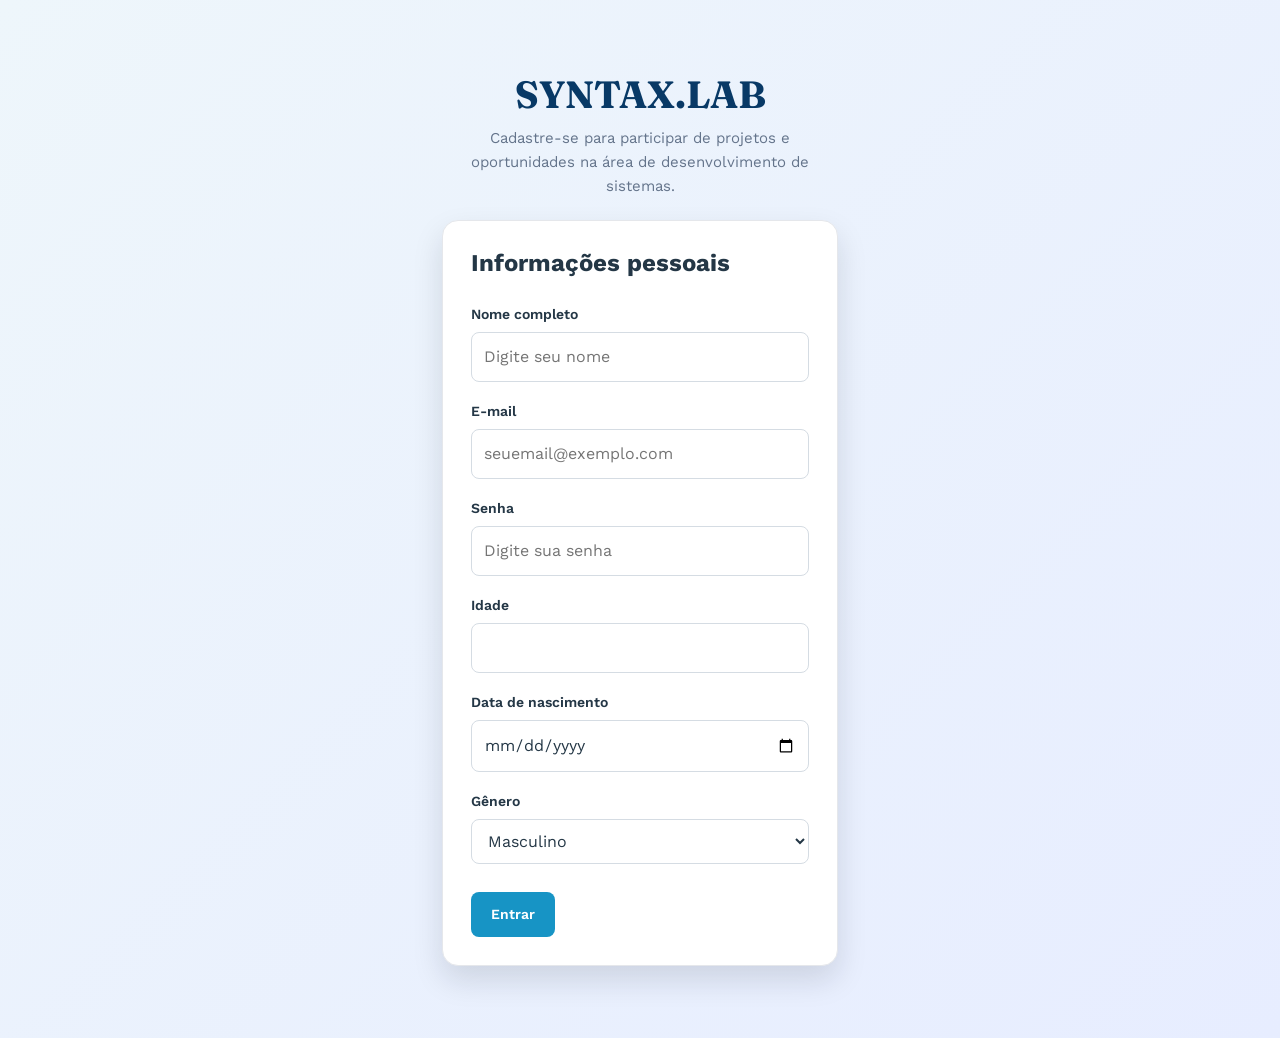
==== FRONT END/index.html @ cbfb4562 "projeto" ====
<!DOCTYPE html>
<html lang="pt-br">
<head>
    <meta charset="UTF-8">
    <meta name="viewport" content="width=device-width, initial-scale=1.0">
    <title>SYNTAX.lab — Login</title>
    <link rel="stylesheet" href="style.css">
    <link rel="preconnect" href="https://fonts.googleapis.com">
    <link rel="preconnect" href="https://fonts.gstatic.com" crossorigin>
    <link href="https://fonts.googleapis.com/css2?family=Fraunces:ital,opsz,wght@0,9..144,100..900;1,9..144,100..900&family=Work+Sans:ital,wght@0,100..900;1,100..900&display=swap" rel="stylesheet">
</head>
<body class="pagina-login">
    <main class="login-container">
        <div class="login-cabecalho">
            <h1>SYNTAX.LAB</h1>
            <p>Cadastre-se para participar de projetos e oportunidades na área de desenvolvimento de sistemas.</p>
        </div>

        <section class="login-card">
            <h2>Informações pessoais</h2>
            <br>

            <form action="inicio.html" method="get" class="formulario">
                <div class="campo">
                    <label for="nome">Nome completo</label>
                    <input type="text" name="Nome" id="nome" placeholder="Digite seu nome" required>
                </div>

                <div class="campo">
                    <label for="email">E-mail</label>
                    <input type="email" name="Email" id="email" placeholder="seuemail@exemplo.com" required>
                </div>

                <div class="campo">
                    <label for="senha">Senha</label>
                    <input type="password" name="Senha" id="senha" placeholder="Digite sua senha" required>
                </div>

                <div class="campo">
                    <label for="idade">Idade</label>
                    <input type="number" name="Idade" id="idade" min="18" max="99" required>
                </div>

                <div class="campo">
                    <label for="data-nascimento">Data de nascimento</label>
                    <input type="date" name="Data-nascimento" id="data-nascimento" required>
                </div>

                <div class="campo">
                    <label for="genero">Gênero</label>
                    <select name="genero" id="genero">
                        <option value="Masculino">Masculino</option>
                        <option value="Feminino">Feminino</option>
                        <option value="Prefiro_nao_dizer">Prefiro não dizer</option>
                    </select>
                </div>

                <div class="form-acoes">
                    <button type="submit" class="entrar">Entrar</button>
                </div>
            </form>
        </section>
    </main>
---- FRONT END/style.css ----
/* =========================================================
   WEB-OS — ESTILO PRINCIPAL
   ========================================================= */

:root {
    --cor-texto: #243746;
    --cor-texto-suave: #64748b;
    --cor-fundo: #eef3f8;
    --cor-branco: #ffffff;

    --cor-primaria: #1794c5;
    --cor-primaria-escura: #0b6f99;
    --cor-menu: #083966;

    --cor-sucesso: #168653;
    --cor-sucesso-fundo: #d5f5e3;

    --cor-andamento: #b77900;
    --cor-andamento-fundo: #fff0c2;

    --cor-pendente: #475569;
    --cor-pendente-fundo: #e2e8f0;

    --cor-perigo: #dc3545;
    --cor-perigo-fundo: #fde2e5;

    --cor-linha: #e5e7eb;

    --sombra: 0 8px 24px rgba(15, 23, 42, 0.08);
    --sombra-hover: 0 14px 30px rgba(15, 23, 42, 0.13);

    --raio: 12px;
    --transicao: 0.2s ease;
}

/* =========================
   RESET (Corrigido o hífen para asterisco *)
   ========================= */

* {
    margin: 0;
    padding: 0;
    box-sizing: border-box;
}

html {
    scroll-behavior: smooth;
}

body {
    min-height: 100vh;
    font-family: "Work Sans", "Poppins", Arial, sans-serif;
    color: var(--cor-texto);
    background: var(--cor-fundo);
    line-height: 1.6;
    margin-left: 250px; /* Ajustado para bater certo com os 250px do .topo */
}

/* Espaçamento para a nova secção de detalhes */
.detalhes-secao {
    margin-top: 48px;
}
a {
    color: inherit;
    text-decoration: none;
}

button,
input,
select,
textarea {
    font: inherit;
}

img {
    max-width: 100%;
    display: block;
}

h1,
h2,
h3,
h4 {
    line-height: 1.2;
}

p {
    color: var(--cor-texto-suave);
}

/* =========================
   MENU LATERAL
   ========================= */

.topo {
    position: fixed;
    inset: 0 auto 0 0;
    width: 250px;
    height: 100vh;
    padding: 20px 16px;
    background: var(--cor-menu);
    color: #fff;
    border-right: 1px solid rgba(255,255,255,0.08);
    z-index: 1000;
}

.topo-conteudo {
    width: 100%;
    height: 100%;
}

.menu {
    display: flex;
    flex-direction: column;
    gap: 6px;
}

.marca {
    display: block;
    padding: 4px 10px 0;
    font-family: "Fraunces", Georgia, serif;
    font-size: 23px;
    font-weight: 700;
    color: #fff;
}

.menu > p {
    padding: 0 10px 22px;
    color: rgba(255,255,255,0.7);
    font-size: 12px;
    line-height: 1.35;
}

.menu > a:not(.marca) {
    display: block;
    padding: 12px 14px;
    border-radius: 9px;
    color: rgba(255,255,255,0.9);
    font-size: 14px;
    transition: background var(--transicao), transform var(--transicao);
}

.menu > a:not(.marca):hover {
    background: rgba(255,255,255,0.1);
    transform: translateX(4px);
}

/* =========================
   CONTEÚDO
   ========================= */

main,
.pagina {
    width: 100%;
    max-width: 1180px;
    margin: 0 auto;
    padding: 42px;
}
h5 {
    font-size: medium;
    background-color: #f5d8db;
    font-family: 'Segoe UI', Tahoma, Geneva, Verdana, sans-serif;
}
h4 {
    font-size: small;
    font-family: Cambria, Cochin, Georgia, Times, 'Times New Roman', serif;
}

.hero {
    width: 100%;
    max-width: 1180px;
    margin: 0 auto;
    padding: 52px 42px 25px;
}

.hero-texto {
    width: 100%;
}

.hero h1,
.hero h2,
.pagina > h1 {
    margin-bottom: 8px;
    font-size: clamp(28px, 4vw, 42px);
    color: var(--cor-texto);
}

.hero p,
.pagina > p {
    margin-bottom: 24px;
    font-size: 17px;
}

.secao-titulo {
    display: flex;
    align-items: center;
    justify-content: space-between;
    gap: 15px;
    margin: 30px 0 12px;
}

.secao-titulo h2,
.secao-titulo h3 {
    color: var(--cor-texto);
}

/* =========================
   BOTÕES
   ========================= */

.botao,
.botao-menu,
.entrar {
    display: inline-flex;
    align-items: center;
    justify-content: center;
    border: 0;
    border-radius: 8px;
    cursor: pointer;
    font-size: 14px;
    font-weight: 600;
    transition: transform var(--transicao), background var(--transicao), box-shadow var(--transicao);
}

.botao {
    padding: 11px 18px;
}

.botao:hover,
.botao-menu:hover,
.entrar:hover {
    transform: translateY(-2px);
}

.botao-menu {
    padding: 11px 18px;
    background: var(--cor-primaria);
    color: #fff;
    box-shadow: 0 4px 12px rgba(23,148,197,0.18);
}

.botao-menu:hover {
    background: var(--cor-primaria-escura);
}

.botao-preenchido {
    background: var(--cor-primaria);
    color: #fff;
}

.botao-contorno {
    border: 1px solid var(--cor-primaria);
    background: transparent;
    color: var(--cor-primaria);
}

.botao-claro {
    background: #e7f5fb;
    color: var(--cor-primaria-escura);
}

/* =========================
   CARDS DE RESUMO
   ========================= */

.cards-resumo {
    display: grid;
    grid-template-columns: repeat(4, minmax(0, 1fr));
    gap: 18px;
    margin: 25px 0 32px;
}

.card1,
.card2,
.card3,
.card4 {
    min-height: 155px;
    padding: 22px;
    border-radius: var(--raio);
    color: #fff;
    box-shadow: var(--sombra);
    transition: transform var(--transicao), box-shadow var(--transicao);
}

.card1 { background: #554aec; }
.card2 { background: #35b86b; }
.card3 { background: #e0b93b; color: #243746; }
.card4 { background: #e23d4f; }

.card1:hover,
.card2:hover,
.card3:hover,
.card4:hover {
    transform: translateY(-5px);
    box-shadow: var(--sombra-hover);
}

.card1 h2,
.card2 h2,
.card3 h2,
.card4 h2 {
    font-size: 17px;
    margin-bottom: 15px;
}

.card1 h3,
.card2 h3,
.card3 h3,
.card4 h3,
.card1 h4,
.card2 h4,
.card3 h4,
.card4 h4 {
    font-size: 34px;
    margin-bottom: 10px;
}

.card1 a,
.card2 a,
.card3 a,
.card4 a {
    display: inline-block;
    color: inherit;
    font-size: 13px;
    text-decoration: underline;
}

/* =========================
   CARDS DE RELATÓRIOS
   ========================= */

.cards {
    display: grid;
    grid-template-columns: repeat(4, minmax(0, 1fr));
    gap: 18px;
    width: 100%;
    margin-top: 25px;
}

.card {
    padding: 22px;
    min-height: 145px;
    background: var(--cor-branco);
    border: 1px solid var(--cor-linha);
    border-radius: var(--raio);
    text-align: center;
    box-shadow: var(--sombra);
    transition: transform var(--transicao), box-shadow var(--transicao);
}

.card:hover {
    transform: translateY(-4px);
    box-shadow: var(--sombra-hover);
}

.card h2 {
    margin-bottom: 10px;
    color: var(--cor-texto);
    font-size: 18px;
}

.card p {
    margin-bottom: 12px;
    font-size: 14px;
}

/* =========================
   BLOCO
   ========================= */

.block {
    width: 100%;
    margin: 20px 0;
    padding: 22px;
    background: var(--cor-branco);
    border: 1px solid var(--cor-linha);
    border-radius: var(--raio);
    box-shadow: var(--sombra);
}

.block h2,
.block h3 {
    margin-bottom: 16px;
}

/* =========================
   TABELAS
   ========================= */

.tabela-wrapper {
    width: 100%;
    overflow-x: auto;
}

table {
    width: 100%;
    min-width: 650px;
    border-collapse: collapse;
    background: #fff;
    overflow: hidden;
}

th {
    padding: 13px;
    background: #e8eef4;
    color: var(--cor-texto);
    text-align: left;
    font-size: 13px;
    font-weight: 700;
}

td {
    padding: 13px;
    border-bottom: 1px solid #edf0f2;
    color: #475569;
    font-size: 14px;
}

tr:last-child td {
    border-bottom: 0;
}

tr:hover td {
    background: #f8fafc;
}

/* =========================
   STATUS
   ========================= */

.andamento,
.concluida,
.pendente {
    display: inline-flex;
    align-items: center;
    padding: 5px 10px;
    border-radius: 999px;
    font-size: 12px;
    font-weight: 700;
}

.andamento {
    background: var(--cor-andamento-fundo);
    color: var(--cor-andamento);
}

.concluida {
    background: var(--cor-sucesso-fundo);
    color: var(--cor-sucesso);
}

.pendente {
    background: var(--cor-pendente-fundo);
    color: var(--cor-pendente);
}

/* =========================
   PESQUISA E FILTROS
   ========================= */

.filtros {
    display: flex;
    flex-wrap: wrap;
    gap: 12px;
    margin: 22px 0;
}

.filtros input,
.filtros select,
.pesquisa input,
.pesquisa select {
    min-height: 42px;
    padding: 9px 12px;
    border: 1px solid #d5dce3;
    border-radius: 8px;
    background: #fff;
    color: var(--cor-texto);
    outline: none;
}

.filtros input {
    flex: 1 1 320px;
}

.filtros input:focus,
.filtros select:focus {
    border-color: var(--cor-primaria);
    box-shadow: 0 0 0 3px rgba(23,148,197,0.12);
}

/* =========================
   FORMULÁRIOS
   ========================= */

.formulario {
    display: grid;
    gap: 18px;
}

.form-grid {
    display: grid;
    grid-template-columns: repeat(2, minmax(0, 1fr));
    gap: 18px;
}

.campo {
    display: flex;
    flex-direction: column;
    gap: 7px;
}

.campo label {
    color: var(--cor-texto);
    font-size: 14px;
    font-weight: 600;
}

.campo input,
.campo select,
.campo textarea {
    width: 100%;
    padding: 11px 12px;
    border: 1px solid #d5dce3;
    border-radius: 8px;
    background: #fff;
    color: var(--cor-texto);
    outline: none;
}

.campo input:focus,
.campo select:focus,
.campo textarea:focus {
    border-color: var(--cor-primaria);
    box-shadow: 0 0 0 3px rgba(23,148,197,0.12);
}

.campo textarea {
    min-height: 110px;
    resize: vertical;
}

.form-acoes {
    display: flex;
    flex-wrap: wrap;
    gap: 12px;
    margin-top: 5px;
}

.aviso {
    padding: 12px 15px;
    border-radius: 8px;
    background: #fff8df;
    border: 1px solid #f1df9d;
    color: #755b00;
    font-size: 14px;
}

/* =========================
   LOGIN
   ========================= */

.pagina-login {
    min-height: 100vh;
    margin-left: 0;
    display: grid;
    place-items: center;
    padding: 30px 18px;
    background: linear-gradient(135deg, #eef6fb, #e7edff);
}

.login-container {
    width: min(100%, 480px);
}

.login-cabecalho {
    margin-bottom: 22px;
    text-align: center;
}

.login-cabecalho h1 {
    margin-bottom: 8px;
    color: var(--cor-menu);
    font-family: "Fraunces", Georgia, serif;
    font-size: 38px;
}

.login-cabecalho p {
    max-width: none;
    font-size: 15px;
}

.login-card {
    padding: 28px;
    background: #fff;
    border: 1px solid var(--cor-linha);
    border-radius: 16px;
    box-shadow: var(--sombra-hover);
}

.login-card .form-acoes {
    margin-top: 10px;
}

.entrar {
    padding: 11px 20px;
    background: var(--cor-primaria);
    color: #fff;
}

/* =========================
   RESPONSIVIDADE
   ========================= */

@media (max-width: 1000px) {
    body {
        margin-left: 0;
    }

    .topo {
        position: relative;
        width: 100%;
        height: auto;
        padding: 14px;
    }

    .menu {
        flex-direction: row;
        flex-wrap: wrap;
        align-items: center;
    }

    .menu > p {
        display: none;
    }

    .menu > a:not(.marca) {
        padding: 9px 11px;
    }

    .marca {
        margin-right: auto;
    }

    .hero,
    main,
    .pagina {
        padding: 30px 22px;
    }

    .cards-resumo,
    .cards {
        grid-template-columns: repeat(2, minmax(0, 1fr));
    }
}

@media (max-width: 650px) {
    .hero,
    main,
    .pagina {
        padding: 24px 15px;
    }

    .menu {
        flex-direction: column;
        align-items: stretch;
    }

    .marca {
        margin-right: 0;
    }

    .menu > a:not(.marca) {
        width: 100%;
    }

    .cards-resumo,
    .cards,
    .form-grid {
        grid-template-columns: 1fr;
    }

    .filtros {
        flex-direction: column;
    }

    .filtros input,
    .filtros select,
    .botao-menu {
        width: 100%;
    }

    .form-acoes .botao,
    .form-acoes .entrar {
        width: 100%;
    }

    .login-card {
        padding: 20px;
    }
}
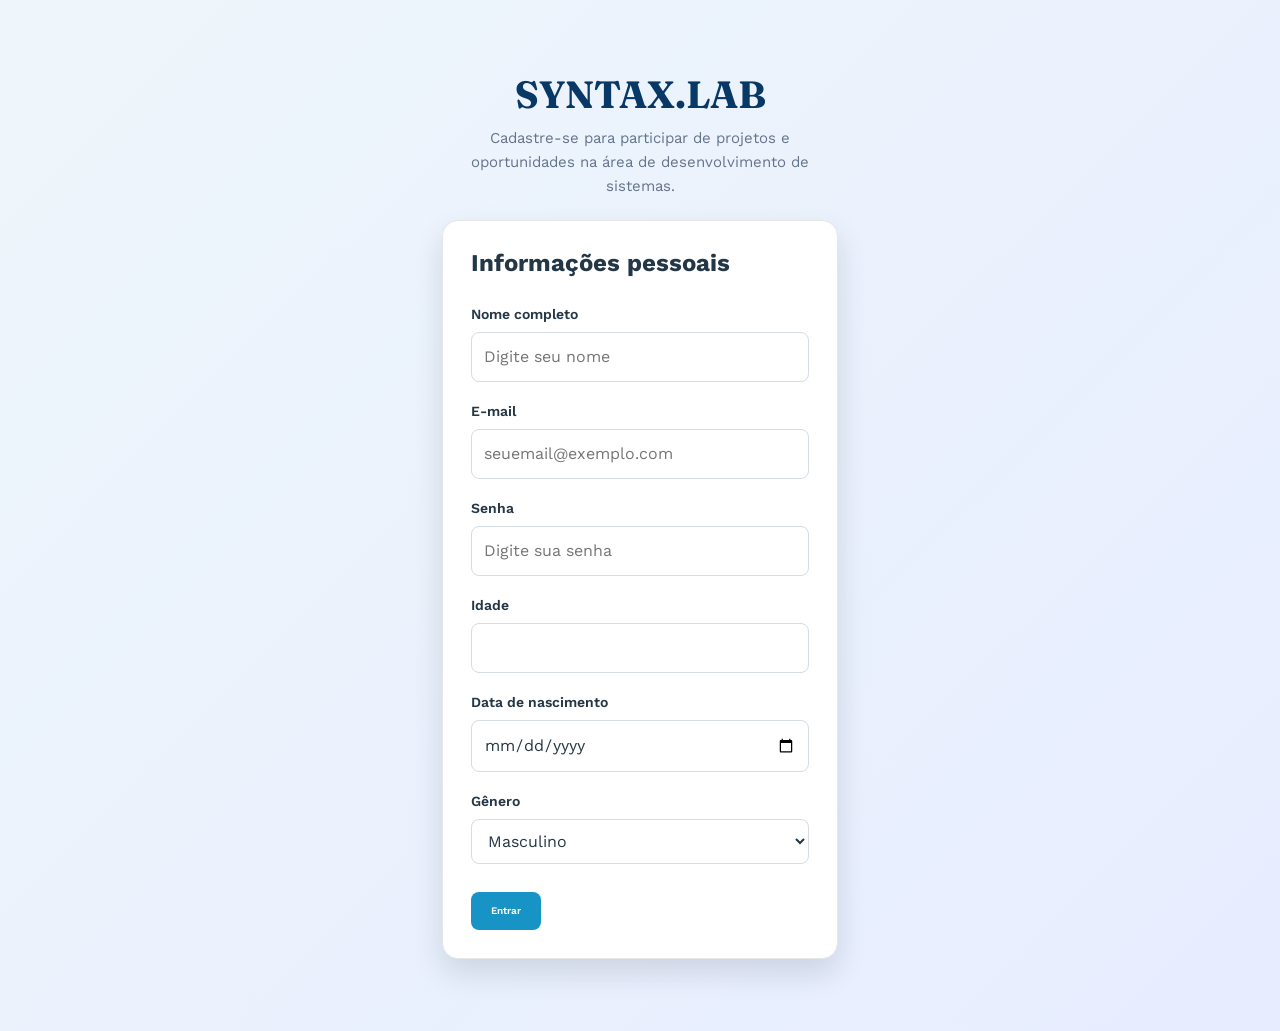
==== commit dcd6be54: "PROJETO" ====
--- a/FRONT END/index.html
+++ b/FRONT END/index.html
@@ -17,6 +17,9 @@
         </div>
 
         <section class="login-card">
+
+
+
             <h2>Informações pessoais</h2>
             <br>
 
--- a/FRONT END/style.css
+++ b/FRONT END/style.css
@@ -211,16 +211,18 @@
 .botao,
 .botao-menu,
 .entrar {
+    background-color: #316950;
     display: inline-flex;
     align-items: center;
     justify-content: center;
     border: 0;
     border-radius: 8px;
     cursor: pointer;
-    font-size: 14px;
+    font-size: 10px;
     font-weight: 600;
     transition: transform var(--transicao), background var(--transicao), box-shadow var(--transicao);
 }
+
 
 .botao {
     padding: 11px 18px;
@@ -230,6 +232,7 @@
 .botao-menu:hover,
 .entrar:hover {
     transform: translateY(-2px);
+    
 }
 
 .botao-menu {
@@ -247,13 +250,11 @@
     background: var(--cor-primaria);
     color: #fff;
 }
-
 .botao-contorno {
-    border: 1px solid var(--cor-primaria);
-    background: transparent;
-    color: var(--cor-primaria);
-}
-
+    border: 1px solid var(--cor-andamento);
+    background-color: #ff0000;
+    color: white;
+}
 .botao-claro {
     background: #e7f5fb;
     color: var(--cor-primaria-escura);
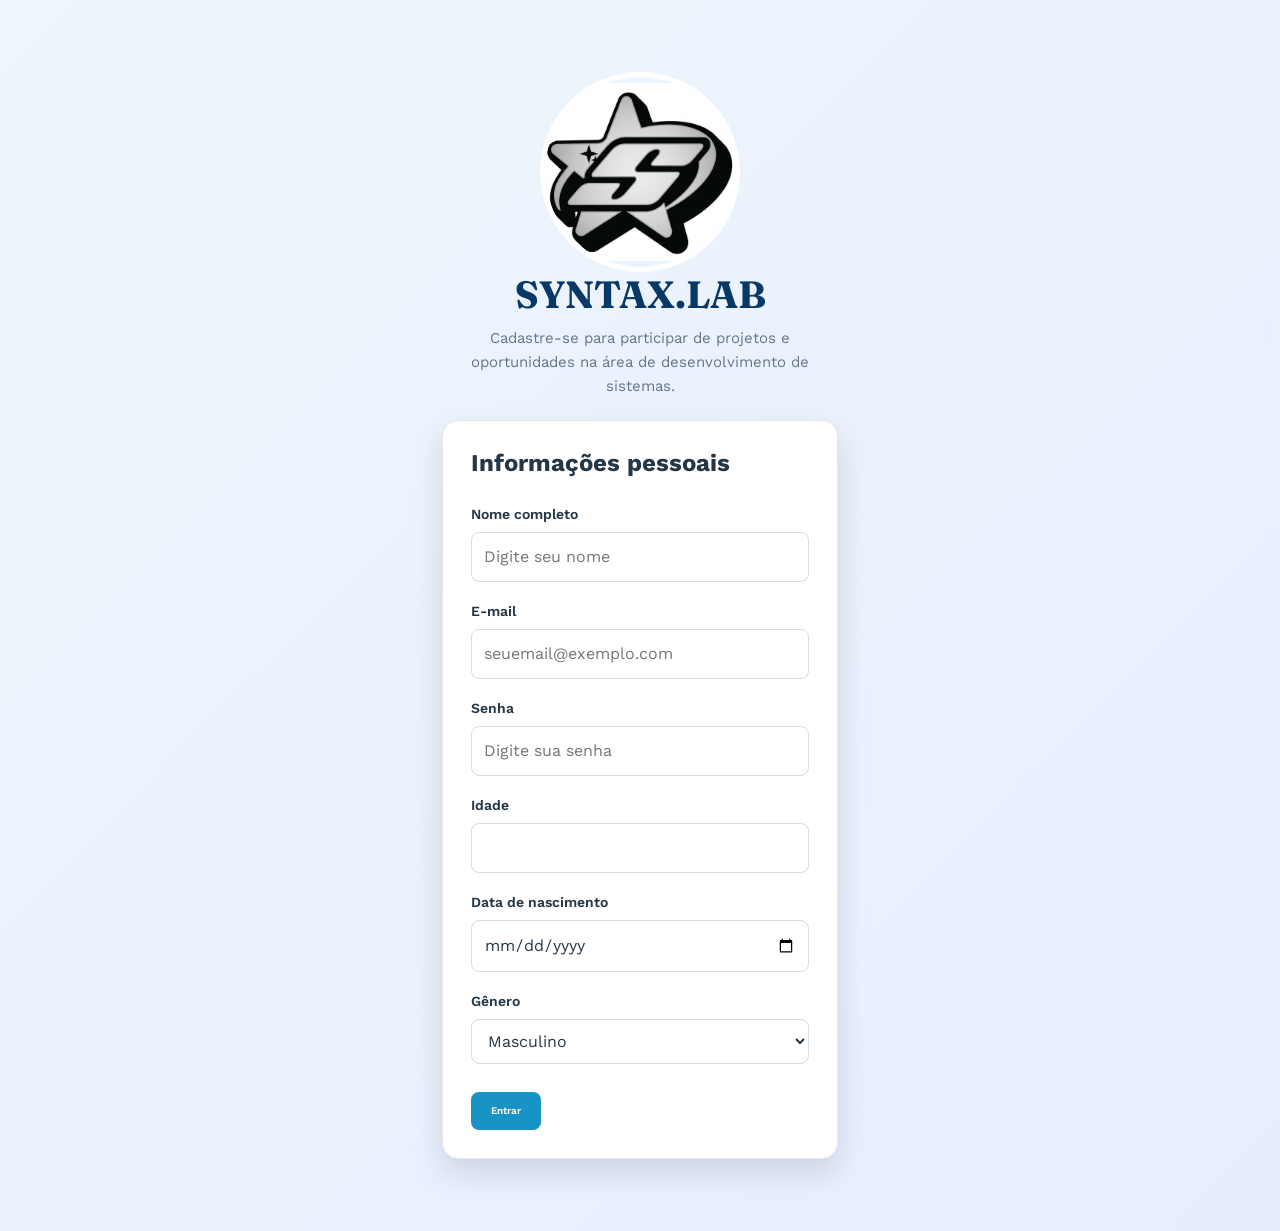
==== commit b7d9c511: "Projeto WEB" ====
--- a/FRONT END/index.html
+++ b/FRONT END/index.html
@@ -12,6 +12,8 @@
 <body class="pagina-login">
     <main class="login-container">
         <div class="login-cabecalho">
+            <img src="IMG/LOGO.PNG" class="LOGO">
+
             <h1>SYNTAX.LAB</h1>
             <p>Cadastre-se para participar de projetos e oportunidades na área de desenvolvimento de sistemas.</p>
         </div>
--- a/FRONT END/style.css
+++ b/FRONT END/style.css
@@ -31,6 +31,24 @@
 
     --raio: 12px;
     --transicao: 0.2s ease;
+}
+
+
+/* imagens
+*/
+img {
+    width: 150px;
+    height: 150px;
+    border-radius: 50%;
+    border: 5px solid #fff;
+}
+
+.LOGO {
+    width: 200px;
+    height: 200px;
+    object-fit: contain;
+    display: block;
+    margin: 0 auto;
 }
 
 /* =========================
